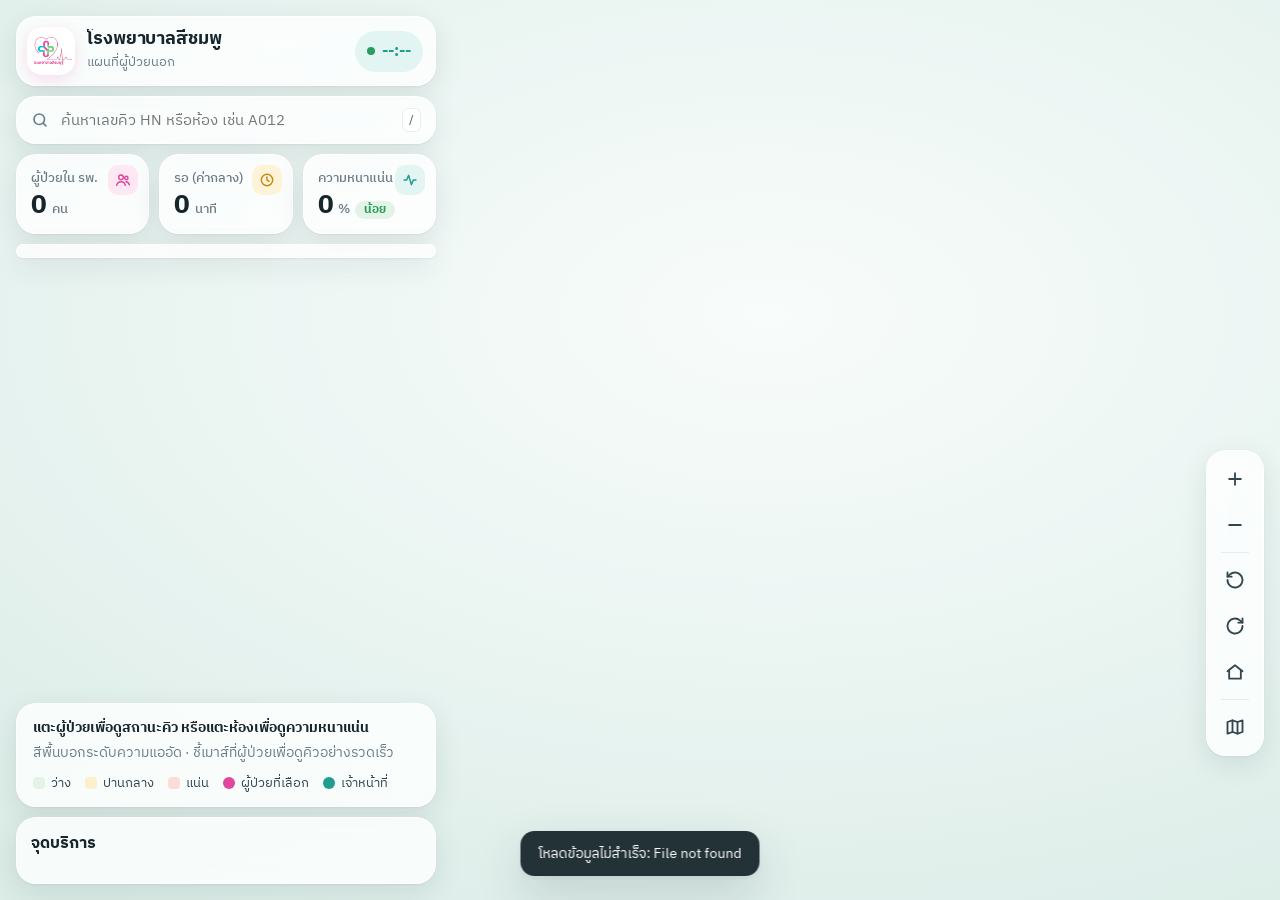
==== static/index.html @ 4cb5c67a "Smart Hospital Navigation for Sichomphu Hospital (HOSxP V4) Indoor patient navigation web app: FastA" ====
<!doctype html>
<html lang="th">
<head>
  <meta charset="utf-8">
  <meta name="viewport" content="width=device-width, initial-scale=1, viewport-fit=cover">
  <meta name="theme-color" content="#e0479e">
  <title>แผนที่ผู้ป่วย — โรงพยาบาลสีชมพู</title>
  <link rel="icon" href="/static/img/logo.png">
  <link rel="preconnect" href="https://fonts.googleapis.com">
  <link rel="preconnect" href="https://fonts.gstatic.com" crossorigin>
  <link href="https://fonts.googleapis.com/css2?family=IBM+Plex+Sans+Thai:wght@400;500;600;700&display=swap" rel="stylesheet">
  <link rel="stylesheet" href="/static/css/app.css">
</head>
<body>
<div class="loader" id="loader" role="status" aria-live="polite">
  <div class="loader-logo"><span class="ring"></span><img src="/static/img/logo.png" alt=""></div>
  <b id="loaderName">โรงพยาบาลสีชมพู</b>
  <small>กำลังโหลดแผนที่และสถานะผู้ป่วย…</small>
</div>

<div class="app">
  <canvas id="map" aria-label="แผนที่อาคาร 3 มิติ แสดงตำแหน่งผู้ป่วย"></canvas>

  <aside class="side">
    <header class="brand glass anim">
      <div class="logo"><img src="/static/img/logo.png" alt=""></div>
      <div class="grow">
        <div class="title" id="hospital">โรงพยาบาลสีชมพู</div>
        <div class="sub" id="floorLabel">แผนที่ผู้ป่วยนอก</div>
      </div>
      <div class="live" id="clockCard" title="สถานะการเชื่อมต่อ HOSxP"><span class="dot" id="dot"></span><span id="clock">--:--</span></div>
    </header>

    <div class="searchwrap anim d1">
      <label class="search glass">
        <svg width="18" height="18" viewBox="0 0 24 24" fill="none" stroke="currentColor" stroke-width="2.2" stroke-linecap="round"><circle cx="11" cy="11" r="7"/><path d="m20 20-3.5-3.5"/></svg>
        <input id="search" type="search" placeholder="ค้นหาเลขคิว HN หรือห้อง เช่น A012" autocomplete="off">
        <kbd>/</kbd>
      </label>
      <div class="results glass hidden" id="results"></div>
    </div>

    <div class="kpis">
      <div class="kpi glass anim d2"><span class="ic pink"><svg width="16" height="16" viewBox="0 0 24 24" fill="none" stroke="currentColor" stroke-width="2.2" stroke-linecap="round"><circle cx="9" cy="8" r="3.5"/><path d="M2.5 20c.8-3.6 3.4-5.5 6.5-5.5s5.7 1.9 6.5 5.5"/><circle cx="17" cy="9" r="2.5"/><path d="M16.5 14.6c2.4.2 4.2 1.8 5 4.4"/></svg></span>
        <div class="k">ผู้ป่วยใน รพ.</div><div class="v"><span id="sIn">0</span><small>คน</small></div></div>
      <div class="kpi glass anim d3"><span class="ic amber"><svg width="16" height="16" viewBox="0 0 24 24" fill="none" stroke="currentColor" stroke-width="2.2" stroke-linecap="round"><circle cx="12" cy="12" r="8.5"/><path d="M12 7.5V12l3 2"/></svg></span>
        <div class="k">รอ (ค่ากลาง)</div><div class="v"><span id="sWait">0</span><small>นาที</small></div></div>
      <div class="kpi glass anim d4"><span class="ic teal"><svg width="16" height="16" viewBox="0 0 24 24" fill="none" stroke="currentColor" stroke-width="2.2" stroke-linecap="round" stroke-linejoin="round"><path d="M3 12h4l3-7 4 14 3-7h4"/></svg></span>
        <div class="k">ความหนาแน่น</div><div class="v"><span id="sDen">0</span><small>%</small><span class="level low" id="sLevel">น้อย</span></div></div>
    </div>

    <nav class="zones glass anim d5" id="zones" aria-label="เลือกโซน"></nav>
  </aside>

  <div class="controls glass anim d3" role="toolbar" aria-label="ควบคุมแผนที่">
    <button id="zin" data-tip="ขยาย" aria-label="ขยาย"><svg width="20" height="20" viewBox="0 0 24 24" fill="none" stroke="currentColor" stroke-width="2.2" stroke-linecap="round"><path d="M12 5v14M5 12h14"/></svg></button>
    <button id="zout" data-tip="ย่อ" aria-label="ย่อ"><svg width="20" height="20" viewBox="0 0 24 24" fill="none" stroke="currentColor" stroke-width="2.2" stroke-linecap="round"><path d="M5 12h14"/></svg></button>
    <hr>
    <button id="rotl" data-tip="หมุนซ้าย" aria-label="หมุนซ้าย"><svg width="20" height="20" viewBox="0 0 24 24" fill="none" stroke="currentColor" stroke-width="2.2" stroke-linecap="round" stroke-linejoin="round"><path d="M3 12a9 9 0 1 0 3-6.7L3 8"/><path d="M3 3v5h5"/></svg></button>
    <button id="rotr" data-tip="หมุนขวา" aria-label="หมุนขวา"><svg width="20" height="20" viewBox="0 0 24 24" fill="none" stroke="currentColor" stroke-width="2.2" stroke-linecap="round" stroke-linejoin="round"><path d="M21 12a9 9 0 1 1-3-6.7L21 8"/><path d="M21 3v5h-5"/></svg></button>
    <button id="home" data-tip="มุมมองเริ่มต้น" aria-label="มุมมองเริ่มต้น"><svg width="20" height="20" viewBox="0 0 24 24" fill="none" stroke="currentColor" stroke-width="2.2" stroke-linecap="round" stroke-linejoin="round"><path d="M3 11 12 4l9 7"/><path d="M5 10v10h14V10"/></svg></button>
    <hr>
    <button id="builderLink" data-tip="Map Builder" aria-label="Map Builder"><svg width="20" height="20" viewBox="0 0 24 24" fill="none" stroke="currentColor" stroke-width="2.2" stroke-linecap="round" stroke-linejoin="round"><path d="M9 4 3 6v14l6-2 6 2 6-2V4l-6 2-6-2z"/><path d="M9 4v14M15 6v14"/></svg></button>
  </div>

  <section class="dock">
    <article class="pcard glass hidden" id="pcard" aria-live="polite"></article>
    <article class="pcard glass hidden" id="rcard"></article>
    <article class="legend glass anim d4" id="legend">
      <b>แตะผู้ป่วยเพื่อดูสถานะคิว หรือแตะห้องเพื่อดูความหนาแน่น</b>
      <span class="muted">สีพื้นบอกระดับความแออัด · ชี้เมาส์ที่ผู้ป่วยเพื่อดูคิวอย่างรวดเร็ว</span>
      <div class="keys">
        <span><i style="background:#e3f4e6"></i>ว่าง</span>
        <span><i style="background:#fbf0c9"></i>ปานกลาง</span>
        <span><i style="background:#fbdcd6"></i>แน่น</span>
        <span><i style="background:#e0479e;border-radius:50%"></i>ผู้ป่วยที่เลือก</span>
        <span><i style="background:#1f9e8f;border-radius:50%"></i>เจ้าหน้าที่</span>
      </div>
    </article>
    <section class="services glass anim d5">
      <div class="hdr"><div><b>จุดบริการ</b> <small id="svcZone"></small></div>
        <label class="toggle hidden" id="rushWrap" title="จำลองผู้ป่วยมาก (เฉพาะโหมดสาธิต)"><input type="checkbox" id="rush"><span class="sw"></span>ช่วงเร่งด่วน</label>
      </div>
      <div class="svc-list" id="services"></div>
    </section>
  </section>
</div>
<script type="module" src="/static/js/dashboard.js"></script>
</body>
</html>
---- static/css/app.css ----
/* =====================================================================
   Smart Hospital Navigation — โรงพยาบาลสีชมพู
   ดีไซน์: การ์ดกระจกโปร่งแสง (glass) สีแบรนด์ชมพู–เขียวน้ำทะเล
   ===================================================================== */
:root {
  --brand: #e0479e;
  --brand-2: #c93d8f;
  --brand-dark: #a8307a;
  --brand-soft: #fde8f3;
  --brand-grad: linear-gradient(135deg, #ef5fb0 0%, #d6409a 55%, #b8327f 100%);
  --teal: #1f9e8f;
  --teal-2: #17b6a3;
  --teal-soft: #e3f5f2;
  --teal-grad: linear-gradient(135deg, #22b3a1, #1a8f82);
  --cyan: #17b6d8;
  --green: #2a9d5c;
  --amber: #c98a12;
  --red: #d94a3a;
  --ink: #17262c;
  --ink-2: #33464e;
  --muted: #6b7c85;
  --line: rgba(23, 38, 44, 0.08);
  --card: #ffffff;
  --glass: rgba(255, 255, 255, 0.8);
  --glass-strong: rgba(255, 255, 255, 0.92);
  --glass-border: rgba(255, 255, 255, 0.75);
  --bg: #eaf3f1;
  --radius: 20px;
  --radius-sm: 14px;
  --shadow: 0 1px 2px rgba(16, 52, 48, 0.06), 0 8px 28px rgba(16, 52, 48, 0.1);
  --shadow-lg: 0 2px 4px rgba(16, 52, 48, 0.06), 0 18px 48px rgba(16, 52, 48, 0.16);
  --ease: cubic-bezier(0.22, 1, 0.36, 1);
  --spring: cubic-bezier(0.34, 1.56, 0.64, 1);
  --font: "IBM Plex Sans Thai", "Noto Sans Thai", "Leelawadee UI", "Sarabun", "Thonburi", Tahoma, system-ui, sans-serif;
}
* { box-sizing: border-box; }
html, body { margin: 0; height: 100%; }
body { font-family: var(--font); color: var(--ink); background: var(--bg); -webkit-font-smoothing: antialiased; -webkit-tap-highlight-color: transparent; }
button, input, select, textarea { font: inherit; color: inherit; }
button { cursor: pointer; }
.hidden { display: none !important; }
.muted { color: var(--muted); }
.card { background: var(--card); border-radius: var(--radius); box-shadow: var(--shadow); }
.glass {
  background: var(--glass);
  -webkit-backdrop-filter: blur(18px) saturate(1.6);
  backdrop-filter: blur(18px) saturate(1.6);
  border: 1px solid var(--glass-border);
  border-radius: var(--radius);
  box-shadow: var(--shadow);
}
@supports not ((backdrop-filter: blur(1px)) or (-webkit-backdrop-filter: blur(1px))) { .glass { background: var(--glass-strong); } }

/* ---------- แอนิเมชันพื้นฐาน */
@keyframes rise { from { opacity: 0; transform: translateY(14px) scale(0.98); } to { opacity: 1; transform: none; } }
@keyframes pop { from { opacity: 0; transform: translateY(18px) scale(0.96); } to { opacity: 1; transform: none; } }
@keyframes pulse-dot { 0% { box-shadow: 0 0 0 0 rgba(42,157,92,.45); } 70% { box-shadow: 0 0 0 8px rgba(42,157,92,0); } 100% { box-shadow: 0 0 0 0 rgba(42,157,92,0); } }
@keyframes pulse-bad { 0% { box-shadow: 0 0 0 0 rgba(217,74,58,.5); } 70% { box-shadow: 0 0 0 8px rgba(217,74,58,0); } 100% { box-shadow: 0 0 0 0 rgba(217,74,58,0); } }
@keyframes spin { to { transform: rotate(360deg); } }
@keyframes shimmer { from { background-position: -200% 0; } to { background-position: 200% 0; } }
.anim { animation: rise 0.6s var(--ease) both; }
.anim.d1 { animation-delay: 0.05s; } .anim.d2 { animation-delay: 0.1s; } .anim.d3 { animation-delay: 0.15s; }
.anim.d4 { animation-delay: 0.2s; } .anim.d5 { animation-delay: 0.25s; } .anim.d6 { animation-delay: 0.3s; }
@media (prefers-reduced-motion: reduce) { *, *::before, *::after { animation-duration: 0.01ms !important; transition-duration: 0.01ms !important; } }

/* ---------- หน้าโหลด */
.loader { position: fixed; inset: 0; z-index: 100; display: grid; place-content: center; justify-items: center; gap: 10px;
  background: radial-gradient(circle at 50% 40%, #ffffff 0%, #eef7f5 55%, #dcefea 100%); transition: opacity 0.6s var(--ease), visibility 0.6s; }
.loader.done { opacity: 0; visibility: hidden; }
.loader-logo { position: relative; width: 112px; height: 112px; display: grid; place-items: center; }
.loader-logo img { width: 84px; height: 84px; object-fit: contain; border-radius: 26px; background: #fff; padding: 8px; box-shadow: var(--shadow-lg); position: relative; z-index: 1; }
.loader-logo .ring { position: absolute; inset: 0; border-radius: 50%; border: 3px solid transparent; border-top-color: var(--brand); border-right-color: var(--teal); animation: spin 1.1s linear infinite; }
.loader b { font-size: 20px; margin-top: 6px; }
.loader small { color: var(--muted); font-size: 14px; }

/* ---------- แผนที่เต็มจอ */
.app { position: fixed; inset: 0; overflow: hidden; }
#map { position: absolute; inset: 0; width: 100%; height: 100%; display: block;
  background: radial-gradient(1200px 700px at 60% 35%, #f8fcfb 0%, #e9f4f1 55%, #dbece7 100%); }
.side, .dock { position: absolute; left: 12px; right: 12px; display: flex; flex-direction: column; gap: 10px; pointer-events: none; z-index: 2; }
.side > *, .dock > * { pointer-events: auto; }
.side { top: 12px; }
.dock { bottom: 12px; }

.brand { display: flex; align-items: center; gap: 12px; padding: 10px 12px 10px 10px; }
.brand .logo { width: 48px; height: 48px; border-radius: 15px; background: #fff; display: grid; place-items: center; box-shadow: 0 4px 14px rgba(224,71,158,0.18); flex: none; }
.brand .logo img { width: 42px; height: 42px; object-fit: contain; }
.brand .grow { flex: 1; min-width: 0; }
.brand .title { font-weight: 700; font-size: 18px; line-height: 1.2; white-space: nowrap; overflow: hidden; text-overflow: ellipsis; letter-spacing: -0.1px; }
.brand .sub { font-size: 13px; color: var(--muted); white-space: nowrap; overflow: hidden; text-overflow: ellipsis; }
.live { display: inline-flex; align-items: center; gap: 7px; padding: 7px 12px; border-radius: 999px; background: var(--teal-soft); color: var(--teal); font-weight: 700; font-size: 16px; font-variant-numeric: tabular-nums; flex: none; cursor: default; }
.dot { width: 8px; height: 8px; border-radius: 50%; background: var(--green); animation: pulse-dot 2s infinite; flex: none; }
.dot.bad { background: var(--red); animation-name: pulse-bad; }
.live.bad { background: #fde8e5; color: var(--red); }

.searchwrap { position: relative; }
.search { display: flex; align-items: center; gap: 10px; padding: 0 14px; height: 48px; transition: box-shadow 0.25s var(--ease), border-color 0.25s; }
.search:focus-within { box-shadow: 0 0 0 4px rgba(224,71,158,0.14), var(--shadow); border-color: rgba(224,71,158,0.4); }
.search input { border: 0; outline: 0; flex: 1; min-width: 0; background: transparent; font-size: 15px; }
.search svg { flex: none; color: var(--muted); }
.search kbd { font: 600 11px var(--font); color: var(--muted); border: 1px solid var(--line); border-radius: 6px; padding: 2px 6px; background: #fff; }
.results { position: absolute; top: 56px; left: 0; right: 0; max-height: 52vh; overflow: auto; padding: 6px; z-index: 5; animation: pop 0.25s var(--ease); background: var(--glass-strong); }
.results button { display: flex; width: 100%; text-align: left; gap: 12px; align-items: center; border: 0; background: transparent; padding: 9px 10px; border-radius: 12px; transition: background 0.15s; }
.results button:hover, .results button:focus { background: var(--brand-soft); outline: 0; }

.kpis { display: grid; grid-template-columns: repeat(3, 1fr); gap: 10px; }
.kpi { padding: 12px 14px; display: flex; flex-direction: column; gap: 2px; position: relative; overflow: hidden; }
.kpi .ic { position: absolute; right: 10px; top: 10px; width: 30px; height: 30px; border-radius: 10px; display: grid; place-items: center; }
.kpi .ic.pink { background: var(--brand-soft); color: var(--brand); }
.kpi .ic.teal { background: var(--teal-soft); color: var(--teal); }
.kpi .ic.amber { background: #fdf3d8; color: var(--amber); }
.kpi .k { font-size: 13px; color: var(--muted); font-weight: 500; }
.kpi .v { font-size: 26px; font-weight: 700; display: flex; align-items: baseline; gap: 5px; flex-wrap: wrap; line-height: 1.15; font-variant-numeric: tabular-nums; letter-spacing: -0.5px; }
.kpi .v small { font-size: 13px; font-weight: 500; color: var(--muted); letter-spacing: 0; }
.level { font-size: 12px; font-weight: 700; padding: 2px 9px; border-radius: 999px; letter-spacing: 0; }
.level.low { background: #e3f4e6; color: var(--green); }
.level.mid { background: #fdf0cf; color: var(--amber); }
.level.high { background: #fde0dc; color: var(--red); }

.zones { display: flex; gap: 6px; padding: 6px; overflow-x: auto; scrollbar-width: none; scroll-behavior: smooth; }
.zones::-webkit-scrollbar { display: none; }
.zone { flex: none; display: inline-flex; align-items: center; gap: 8px; border: 0; background: transparent; padding: 8px 12px; border-radius: 14px; font-weight: 600; font-size: 14px; color: var(--ink-2); transition: background 0.25s var(--ease), color 0.25s, transform 0.2s var(--spring); white-space: nowrap; }
.zone:hover { background: rgba(31,158,143,0.08); }
.zone:active { transform: scale(0.96); }
.zone .n { min-width: 22px; height: 22px; padding: 0 6px; border-radius: 999px; background: rgba(23,38,44,0.07); color: var(--ink-2); font-size: 12px; font-weight: 700; display: inline-grid; place-items: center; font-variant-numeric: tabular-nums; transition: background 0.25s, color 0.25s; }
.zone.active { background: var(--teal-grad); color: #fff; box-shadow: 0 6px 16px rgba(31,158,143,0.32); }
.zone.active .n { background: rgba(255,255,255,0.25); color: #fff; }

.controls { position: absolute; right: 12px; top: 50%; transform: translateY(-50%); display: flex; flex-direction: column; padding: 6px; gap: 2px; z-index: 2; }
.controls button { width: 44px; height: 44px; border: 0; background: transparent; border-radius: 14px; display: grid; place-items: center; color: var(--ink-2); transition: background 0.2s, color 0.2s, transform 0.15s var(--spring); position: relative; }
.controls button:hover { background: var(--teal-soft); color: var(--teal); }
.controls button:active { transform: scale(0.9); }
.controls button[data-tip]:hover::after { content: attr(data-tip); position: absolute; right: 54px; top: 50%; transform: translateY(-50%); background: var(--ink); color: #fff; font-size: 12px; font-weight: 600; padding: 5px 10px; border-radius: 8px; white-space: nowrap; pointer-events: none; animation: pop 0.2s var(--ease); }
.controls hr { border: 0; border-top: 1px solid var(--line); margin: 3px 8px; }

/* ---------- การ์ดผู้ป่วย / ห้อง */
.pcard { padding: 16px 16px 14px; position: relative; animation: pop 0.45s var(--ease); }
.pcard .head { display: flex; gap: 12px; align-items: center; }
.qbadge { flex: none; min-width: 72px; height: 60px; padding: 0 12px; border-radius: 18px; background: var(--brand-grad); color: #fff; font-weight: 700; font-size: 25px; display: grid; place-items: center; letter-spacing: 0.5px; box-shadow: 0 8px 20px rgba(224,71,158,0.32); }
.qbadge.sm { min-width: 54px; height: 34px; font-size: 15px; border-radius: 11px; box-shadow: none; }
.qbadge.teal { background: var(--teal-grad); box-shadow: 0 8px 20px rgba(31,158,143,0.28); }
.pcard .name { font-weight: 700; font-size: 19px; line-height: 1.25; }
.pcard .meta { font-size: 13px; color: var(--muted); }
.chip { font-size: 13px; font-weight: 700; padding: 6px 12px; border-radius: 999px; background: var(--teal-soft); color: var(--teal); white-space: nowrap; }
.chip.wait { background: #fdf3d8; color: #9a6a08; }
.chip.walk { background: var(--brand-soft); color: var(--brand-dark); }
.chip.done { background: #e3f4e6; color: var(--green); }
.close { position: absolute; top: 10px; right: 10px; border: 0; background: rgba(23,38,44,0.05); width: 30px; height: 30px; border-radius: 50%; color: var(--muted); font-size: 17px; line-height: 1; display: grid; place-items: center; transition: background 0.2s, transform 0.2s var(--spring); }
.close:hover { background: rgba(23,38,44,0.1); transform: rotate(90deg); }

.stepper { display: flex; margin: 16px 2px 6px; }
.step { flex: 1; display: flex; flex-direction: column; align-items: center; position: relative; font-size: 12px; color: var(--muted); text-align: center; min-width: 0; }
.step::before { content: ""; position: absolute; top: 11px; left: -50%; right: 50%; height: 4px; border-radius: 4px; background: rgba(23,38,44,0.08); z-index: 0; }
.step::after { content: ""; position: absolute; top: 11px; left: -50%; width: 0; height: 4px; border-radius: 4px; background: var(--teal-grad); z-index: 0; transition: width 0.7s var(--ease); }
.step:first-child::before, .step:first-child::after { display: none; }
.step.done::after, .step.current::after { width: 100%; }
.step i { width: 26px; height: 26px; border-radius: 50%; background: #fff; border: 3px solid rgba(23,38,44,0.12); z-index: 1; margin-bottom: 5px; display: grid; place-items: center; transition: all 0.4s var(--ease); font-style: normal; }
.step.done i { background: var(--teal); border-color: var(--teal); }
.step.done i::after { content: ""; width: 9px; height: 5px; border: solid #fff; border-width: 0 0 2.5px 2.5px; transform: rotate(-45deg) translate(1px, -1px); }
.step.current i { border-color: var(--brand); background: #fff; box-shadow: 0 0 0 5px rgba(224,71,158,0.16); }
.step.current i::after { content: ""; width: 10px; height: 10px; border-radius: 50%; background: var(--brand); }
.step.current { color: var(--ink); font-weight: 700; }
.step span { white-space: nowrap; overflow: hidden; text-overflow: ellipsis; max-width: 100%; padding: 0 1px; }

.infogrid { display: grid; grid-template-columns: repeat(3, 1fr); gap: 8px; margin-top: 12px; }
.info { background: rgba(23,38,44,0.035); border-radius: 12px; padding: 8px 10px; }
.info .k { font-size: 12px; color: var(--muted); }
.info .v { font-size: 17px; font-weight: 700; font-variant-numeric: tabular-nums; }
.info .v small { font-size: 12px; font-weight: 500; color: var(--muted); }
.pinfo { font-size: 14px; margin-top: 10px; line-height: 1.6; color: var(--ink-2); }
.pinfo b { font-weight: 700; color: var(--ink); }
.vitals { display: flex; gap: 8px; flex-wrap: wrap; margin-top: 8px; }
.vitals span { display: inline-flex; gap: 5px; align-items: center; font-size: 13px; background: #fff; border: 1px solid var(--line); border-radius: 999px; padding: 4px 10px; color: var(--ink-2); }
.vitals b { color: var(--ink); }
.pending { display: flex; gap: 6px; flex-wrap: wrap; margin-top: 8px; }
.pending span { font-size: 12px; padding: 4px 10px; border-radius: 999px; background: rgba(23,38,44,0.05); color: var(--muted); font-weight: 600; transition: transform 0.15s; }
.pending span[role="button"]:hover { transform: translateY(-1px); background: var(--brand-soft); color: var(--brand-dark); }
.pending span.received { background: #fdf0cf; color: #9a6a08; }
.pending span.done { background: #e3f4e6; color: var(--green); text-decoration: line-through; }
.actions { display: flex; gap: 8px; margin-top: 12px; flex-wrap: wrap; }
.btn { border: 0; border-radius: 12px; padding: 9px 15px; font-weight: 600; font-size: 14px; background: var(--teal-soft); color: var(--teal); display: inline-flex; gap: 7px; align-items: center; text-decoration: none; transition: transform 0.15s var(--spring), box-shadow 0.2s, filter 0.2s; }
.btn:hover { transform: translateY(-1px); filter: brightness(0.98); }
.btn:active { transform: scale(0.96); }
.btn.primary { background: var(--brand-grad); color: #fff; box-shadow: 0 6px 16px rgba(224,71,158,0.3); }
.btn.ghost { background: transparent; color: var(--muted); }
.btn.ghost:hover { background: rgba(23,38,44,0.05); }
.btn:disabled { opacity: 0.5; cursor: default; transform: none; }

/* ---------- จุดบริการ */
.services { padding: 12px 14px 12px; }
.services .hdr { display: flex; align-items: center; justify-content: space-between; margin-bottom: 10px; gap: 8px; }
.services .hdr b { font-size: 16px; }
.services .hdr small { color: var(--muted); font-size: 13px; }
.svc-list { display: flex; gap: 10px; overflow-x: auto; scrollbar-width: thin; padding-bottom: 4px; scroll-snap-type: x proximity; }
.svc { flex: none; width: 168px; border: 1px solid var(--line); background: rgba(255,255,255,0.6); text-align: left; padding: 9px 11px; border-radius: 14px; scroll-snap-align: start; transition: transform 0.2s var(--spring), box-shadow 0.2s, border-color 0.2s; }
.svc:hover { transform: translateY(-2px); box-shadow: var(--shadow); border-color: rgba(31,158,143,0.3); }
.svc .t { font-size: 13px; font-weight: 700; white-space: nowrap; overflow: hidden; text-overflow: ellipsis; }
.svc .m { display: flex; justify-content: space-between; font-size: 12px; color: var(--muted); margin-top: 2px; font-variant-numeric: tabular-nums; }
.svc .m b { color: var(--ink); font-size: 15px; }
.bar { height: 6px; border-radius: 6px; background: rgba(23,38,44,0.07); margin-top: 7px; overflow: hidden; }
.bar i { display: block; height: 100%; border-radius: 6px; transition: width 0.8s var(--ease), background 0.4s; }
.toggle { display: inline-flex; align-items: center; gap: 8px; font-size: 14px; font-weight: 600; cursor: pointer; user-select: none; }
.toggle input { display: none; }
.toggle .sw { width: 40px; height: 24px; border-radius: 12px; background: #cfd9d7; position: relative; transition: background 0.25s; }
.toggle .sw::after { content: ""; position: absolute; top: 3px; left: 3px; width: 18px; height: 18px; border-radius: 50%; background: #fff; transition: transform 0.3s var(--spring); box-shadow: 0 1px 4px rgba(0,0,0,0.2); }
.toggle input:checked + .sw { background: var(--brand); }
.toggle input:checked + .sw::after { transform: translateX(16px); }

.legend { padding: 12px 16px; font-size: 14px; animation: pop 0.45s var(--ease); }
.legend b { display: block; margin-bottom: 2px; font-weight: 700; }
.legend .keys { display: flex; gap: 14px; flex-wrap: wrap; margin-top: 8px; font-size: 13px; color: var(--ink-2); }
.legend .keys span { display: inline-flex; align-items: center; gap: 6px; }
.legend .keys i { width: 12px; height: 12px; border-radius: 4px; display: inline-block; }

.timeline { margin: 12px 0 0; padding: 0 0 0 4px; list-style: none; max-height: 30vh; overflow: auto; font-size: 13px; }
.timeline li { display: flex; gap: 12px; padding: 6px 0; position: relative; }
.timeline li::before { content: ""; position: absolute; left: 51px; top: 0; bottom: 0; width: 2px; background: rgba(23,38,44,0.08); }
.timeline li::after { content: ""; position: absolute; left: 47px; top: 11px; width: 10px; height: 10px; border-radius: 50%; background: #fff; border: 2px solid var(--teal); }
.timeline li:first-child::after { background: var(--teal); }
.timeline li time { color: var(--muted); font-variant-numeric: tabular-nums; flex: none; width: 40px; }
.timeline li span { padding-left: 16px; }

.toast { position: fixed; left: 50%; bottom: 24px; transform: translateX(-50%); background: rgba(23,38,44,0.94); color: #fff; padding: 11px 18px; border-radius: 14px; font-size: 14px; z-index: 200; box-shadow: var(--shadow-lg); animation: pop 0.35s var(--ease); -webkit-backdrop-filter: blur(8px); backdrop-filter: blur(8px); }

@media (min-width: 900px) {
  .side, .dock { right: auto; width: 420px; left: 16px; }
  .side { top: 16px; }
  .dock { bottom: 16px; }
  .controls { right: 16px; }
}
@media (max-width: 899px) {
  .kpi { padding: 9px 11px; }
  .kpi .v { font-size: 21px; }
  .kpi .ic { display: none; }
  .brand .title { font-size: 16px; }
  .legend { display: none; }
  .svc { width: 150px; }
}

/* ---------- หน้าผู้ป่วย */
.patient-page { position: fixed; inset: 0; display: flex; flex-direction: column; }
.patient-page .mapwrap { position: relative; flex: 1; min-height: 240px; }
.patient-page .sheet { background: rgba(255,255,255,0.97); border-radius: 26px 26px 0 0; box-shadow: 0 -10px 40px rgba(16,52,48,0.14); padding: 6px 18px 22px; max-height: 60vh; overflow: auto; position: relative; z-index: 2; animation: rise 0.6s var(--ease) both; }
.grab { width: 44px; height: 5px; border-radius: 3px; background: rgba(23,38,44,0.14); margin: 8px auto 12px; }
.dest { display: flex; gap: 14px; align-items: center; }
.dest .icon { width: 54px; height: 54px; border-radius: 17px; display: grid; place-items: center; background: var(--brand-grad); color: #fff; flex: none; box-shadow: 0 8px 20px rgba(224,71,158,0.3); }
.dest .lbl { font-size: 13px; color: var(--muted); }
.dest .nm { font-size: 22px; font-weight: 700; line-height: 1.2; letter-spacing: -0.2px; }
.dest .fl { font-size: 13px; color: var(--teal); font-weight: 600; margin-top: 2px; }
.bigstatus { margin-top: 14px; border-radius: 16px; padding: 14px 16px; background: var(--teal-soft); color: var(--teal); font-weight: 700; font-size: 18px; display: flex; justify-content: space-between; align-items: center; gap: 8px; }
.bigstatus.wait { background: linear-gradient(135deg, #fff6df, #fdeec4); color: #8a5f06; }
.bigstatus.walk { background: linear-gradient(135deg, #fff0f8, #fcdcee); color: var(--brand-dark); }
.bigstatus.done { background: linear-gradient(135deg, #ecf8ef, #d8f0df); color: var(--green); }
.bigstatus small { font-weight: 600; font-size: 13px; opacity: 0.85; }
.bigstatus .qpos { text-align: right; line-height: 1.1; }
.bigstatus .qpos b { display: block; font-size: 28px; font-variant-numeric: tabular-nums; }
.steps-text { margin: 12px 0 0; padding: 0; list-style: none; counter-reset: s; }
.steps-text li { counter-increment: s; display: flex; gap: 12px; padding: 9px 0; font-size: 15px; border-bottom: 1px solid var(--line); align-items: center; animation: rise 0.5s var(--ease) both; }
.steps-text li:nth-child(2) { animation-delay: 0.05s; } .steps-text li:nth-child(3) { animation-delay: 0.1s; } .steps-text li:nth-child(4) { animation-delay: 0.15s; } .steps-text li:nth-child(n+5) { animation-delay: 0.2s; }
.steps-text li::before { content: counter(s); flex: none; width: 26px; height: 26px; border-radius: 50%; background: var(--brand-grad); color: #fff; font-size: 13px; font-weight: 700; display: grid; place-items: center; }
.section-title { font-weight: 700; margin: 18px 0 4px; font-size: 15px; display: flex; justify-content: space-between; align-items: center; }
.ptop { position: absolute; top: 12px; left: 12px; right: 12px; display: flex; gap: 8px; align-items: center; z-index: 2; }
.ptop .brand { flex: 1; min-width: 0; padding: 6px 12px 6px 6px; animation: rise 0.6s var(--ease) both; }
.ptop .brand .logo { width: 40px; height: 40px; border-radius: 13px; }
.ptop .brand .logo img { width: 34px; height: 34px; }
.ptop .brand b { font-size: 15px; display: block; line-height: 1.2; }
.ptop .brand small { font-size: 12px; color: var(--muted); display: inline-flex; align-items: center; gap: 6px; }
.ptop .q { padding: 6px 14px; text-align: center; animation: rise 0.6s var(--ease) 0.1s both; }
.ptop .q small { display: block; font-size: 11px; color: var(--muted); }
.ptop .q b { font-size: 21px; background: var(--brand-grad); -webkit-background-clip: text; background-clip: text; color: transparent; font-weight: 700; }
.patient-page .controls { top: 42%; }
.notice { padding: 30px 24px; text-align: center; }
.notice img { width: 120px; }
.floorhint { position: absolute; left: 12px; bottom: 12px; z-index: 2; display: flex; gap: 4px; padding: 4px; }
.floor-tabs button { border: 0; background: transparent; padding: 6px 11px; border-radius: 11px; font-weight: 600; font-size: 13px; color: var(--teal); transition: background 0.2s; }
.floor-tabs button.active { background: var(--teal-grad); color: #fff; }
@media (min-width: 700px) {
  .patient-page .sheet { width: 100%; max-width: 640px; margin: 0 auto; }
  .ptop { max-width: 640px; margin: 0 auto; }
}

/* ---------- Map Builder */
.builder { position: fixed; inset: 0; display: grid; grid-template-rows: auto 1fr; grid-template-columns: 56px 1fr 360px; background: var(--bg); }
.bhead { grid-column: 1 / -1; display: flex; align-items: center; gap: 10px; padding: 8px 12px; background: #fff; border-bottom: 1px solid var(--line); flex-wrap: wrap; }
.bhead img { width: 36px; height: 36px; object-fit: contain; }
.bhead .t { font-weight: 700; font-size: 17px; line-height: 1.1; }
.bhead .t small { display: block; font-weight: 500; font-size: 12px; color: var(--muted); }
.bhead .sp { flex: 1; }
.bhead select { border: 1px solid var(--line); border-radius: 10px; padding: 6px 8px; background: #fff; }
.tools { background: #fff; border-right: 1px solid var(--line); display: flex; flex-direction: column; align-items: center; padding: 8px 0; gap: 4px; }
.tools button { width: 42px; height: 42px; border: 0; border-radius: 12px; background: transparent; display: grid; place-items: center; color: var(--ink); font-size: 11px; font-weight: 700; position: relative; transition: background 0.2s, transform 0.15s var(--spring); }
.tools button:hover { background: var(--teal-soft); }
.tools button:active { transform: scale(0.92); }
.tools button.active { background: var(--brand-grad); color: #fff; box-shadow: 0 6px 14px rgba(224,71,158,0.3); }
.tools hr { width: 30px; border: 0; border-top: 1px solid var(--line); }
.stage { position: relative; overflow: hidden; }
.stage svg { width: 100%; height: 100%; display: block; background: #f6f9f8; cursor: crosshair; user-select: none; }
.stage.tool-select svg { cursor: default; }
.stage .hint { position: absolute; left: 12px; bottom: 12px; background: rgba(23,38,44,0.88); color: #fff; padding: 8px 13px; border-radius: 12px; font-size: 13px; pointer-events: none; max-width: 70%; }
.stage .coords { position: absolute; right: 12px; bottom: 12px; background: #fff; padding: 4px 10px; border-radius: 8px; font-size: 12px; color: var(--muted); font-variant-numeric: tabular-nums; box-shadow: var(--shadow); }
.panel { background: #fff; border-left: 1px solid var(--line); overflow: auto; display: flex; flex-direction: column; }
.tabs { display: flex; border-bottom: 1px solid var(--line); position: sticky; top: 0; background: #fff; z-index: 2; }
.tabs button { flex: 1; border: 0; background: transparent; padding: 11px 4px; font-weight: 600; font-size: 13px; color: var(--muted); border-bottom: 3px solid transparent; transition: color 0.2s, border-color 0.2s; }
.tabs button.active { color: var(--brand); border-bottom-color: var(--brand); }
.pbody { padding: 12px 14px 24px; }
.field { display: flex; flex-direction: column; gap: 3px; margin-bottom: 10px; font-size: 13px; }
.field > span { color: var(--muted); font-weight: 600; }
.field input, .field select, .field textarea { border: 1px solid rgba(23,38,44,0.14); border-radius: 10px; padding: 7px 9px; background: #fff; width: 100%; transition: border-color 0.2s, box-shadow 0.2s; }
.field input:focus, .field select:focus { outline: 0; box-shadow: 0 0 0 3px rgba(224,71,158,0.15); border-color: var(--brand); }
.grid2 { display: grid; grid-template-columns: 1fr 1fr; gap: 0 10px; }
.check { display: flex; gap: 6px; align-items: center; font-size: 13px; margin-bottom: 10px; }
.ptitle { font-weight: 700; font-size: 15px; margin: 4px 0 10px; display: flex; justify-content: space-between; align-items: center; gap: 8px; }
.list { border: 1px solid var(--line); border-radius: 12px; overflow: hidden; margin-bottom: 12px; }
.list > div { display: flex; gap: 8px; align-items: center; padding: 7px 10px; border-bottom: 1px solid var(--line); font-size: 13px; }
.list > div:last-child { border-bottom: 0; }
.maprow { border: 1px solid var(--line); border-radius: 14px; padding: 10px; margin-bottom: 10px; }
.maprow .grid3 { display: grid; grid-template-columns: 1fr 1fr 1fr; gap: 0 8px; }
.warn { background: #fff7e6; color: #8a5f06; border-radius: 10px; padding: 8px 10px; font-size: 13px; margin-bottom: 8px; }
.okmsg { background: #e3f4e6; color: var(--green); border-radius: 10px; padding: 8px 10px; font-size: 13px; margin-bottom: 8px; }
.kbd { font-size: 11px; color: var(--muted); }
@media (max-width: 900px) {
  .builder { grid-template-columns: 52px 1fr; grid-template-rows: auto 1fr 45vh; }
  .panel { grid-column: 1 / -1; border-left: 0; border-top: 1px solid var(--line); }
}
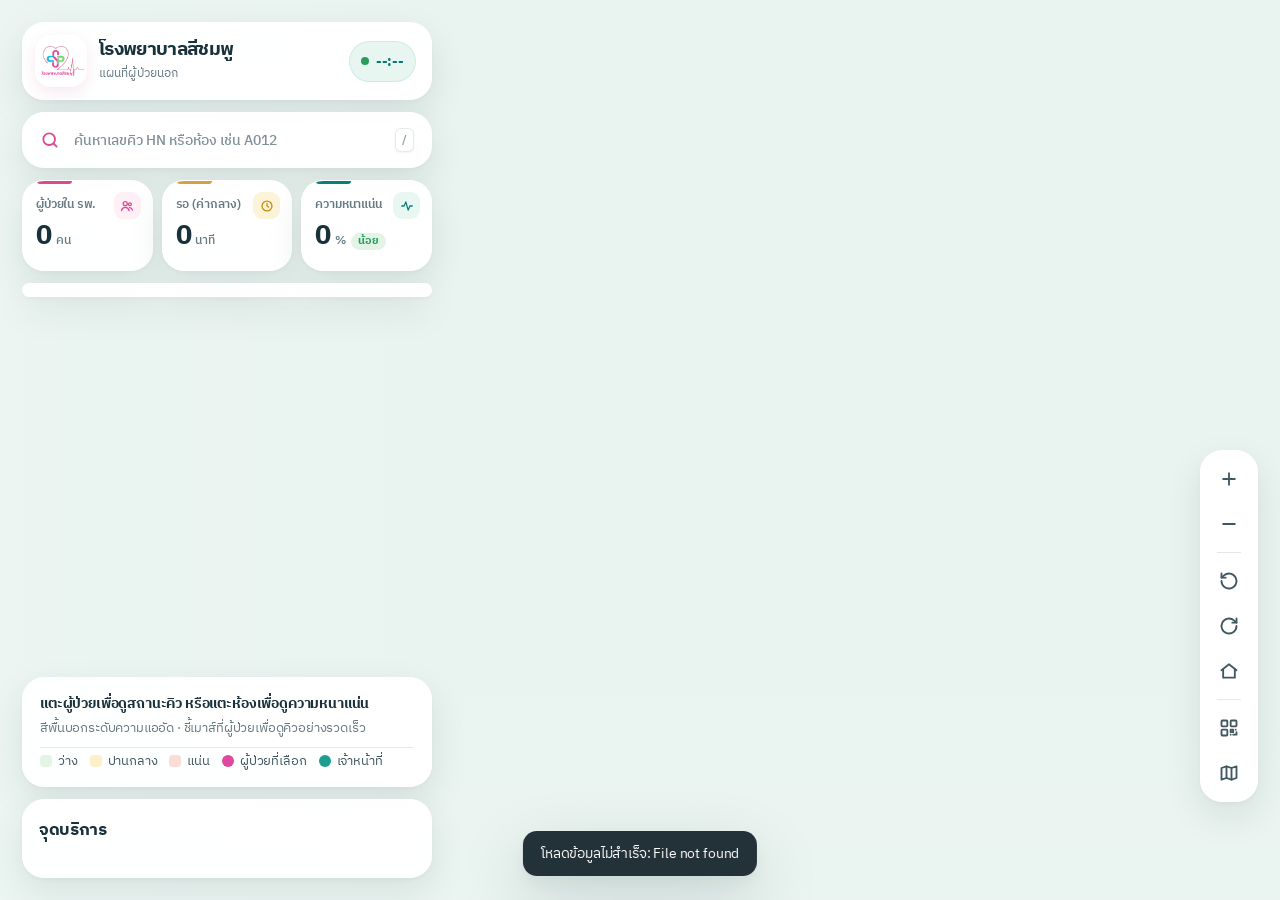
==== commit e7ad0225: "Integrate neoQ queue slips and add patient queue lookup - Read printed queue numbers from neoq_track" ====
--- a/static/index.html
+++ b/static/index.html
@@ -60,6 +60,7 @@
     <button id="rotr" data-tip="หมุนขวา" aria-label="หมุนขวา"><svg width="20" height="20" viewBox="0 0 24 24" fill="none" stroke="currentColor" stroke-width="2.2" stroke-linecap="round" stroke-linejoin="round"><path d="M21 12a9 9 0 1 1-3-6.7L21 8"/><path d="M21 3v5h-5"/></svg></button>
     <button id="home" data-tip="มุมมองเริ่มต้น" aria-label="มุมมองเริ่มต้น"><svg width="20" height="20" viewBox="0 0 24 24" fill="none" stroke="currentColor" stroke-width="2.2" stroke-linecap="round" stroke-linejoin="round"><path d="M3 11 12 4l9 7"/><path d="M5 10v10h14V10"/></svg></button>
     <hr>
+    <button id="posterLink" data-tip="พิมพ์ป้าย QR สำหรับผู้ป่วย" aria-label="พิมพ์ป้าย QR"><svg width="20" height="20" viewBox="0 0 24 24" fill="none" stroke="currentColor" stroke-width="2.2" stroke-linecap="round" stroke-linejoin="round"><rect x="3" y="3" width="7" height="7" rx="1"/><rect x="14" y="3" width="7" height="7" rx="1"/><rect x="3" y="14" width="7" height="7" rx="1"/><path d="M14 14h3v3h-3zM20 14v.01M14 20h.01M17 20h4v-3"/></svg></button>
     <button id="builderLink" data-tip="Map Builder" aria-label="Map Builder"><svg width="20" height="20" viewBox="0 0 24 24" fill="none" stroke="currentColor" stroke-width="2.2" stroke-linecap="round" stroke-linejoin="round"><path d="M9 4 3 6v14l6-2 6 2 6-2V4l-6 2-6-2z"/><path d="M9 4v14M15 6v14"/></svg></button>
   </div>
 
--- a/static/css/app.css
+++ b/static/css/app.css
@@ -322,3 +322,149 @@
   .builder { grid-template-columns: 52px 1fr; grid-template-rows: auto 1fr 45vh; }
   .panel { grid-column: 1 / -1; border-left: 0; border-top: 1px solid var(--line); }
 }
+
+/* ---------- Visual refinement: quiet, high-contrast hospital interface ---------- */
+:root {
+  --brand: #d94c91;
+  --brand-2: #c4377d;
+  --brand-dark: #91295f;
+  --brand-soft: #fff0f6;
+  --brand-grad: linear-gradient(135deg, #e85b9f, #bc3479);
+  --teal: #087f79;
+  --teal-2: #159c92;
+  --teal-soft: #e9f7f3;
+  --teal-grad: linear-gradient(135deg, #149b91, #087b77);
+  --ink: #18313a;
+  --ink-2: #405760;
+  --muted: #647981;
+  --line: rgba(24, 49, 58, .11);
+  --glass: rgba(255, 255, 255, .94);
+  --glass-strong: #fff;
+  --glass-border: rgba(255, 255, 255, .9);
+  --bg: #edf4f2;
+  --radius: 22px;
+  --shadow: 0 2px 5px rgba(19, 57, 62, .035), 0 14px 36px rgba(19, 57, 62, .095);
+  --shadow-lg: 0 8px 15px rgba(19, 57, 62, .055), 0 28px 70px rgba(19, 57, 62, .18);
+}
+body { letter-spacing: -.01em; }
+button, a, input, select { touch-action: manipulation; }
+button:focus-visible, a:focus-visible, input:focus-visible, select:focus-visible {
+  outline: 3px solid rgba(217, 76, 145, .55);
+  outline-offset: 3px;
+}
+.glass { border-color: var(--glass-border); box-shadow: var(--shadow); }
+.app::before, .patient-page .mapwrap::before {
+  content: ""; position: absolute; inset: 0; pointer-events: none; z-index: 1;
+  background: linear-gradient(90deg, rgba(238, 247, 244, .42), transparent 33%),
+    linear-gradient(0deg, rgba(238, 247, 244, .3), transparent 26%);
+}
+.app #map, .patient-page #map { background: #e9f3ef; }
+.side, .dock { gap: 12px; }
+.brand { min-height: 76px; padding: 12px 15px 12px 12px; border: 1px solid rgba(255,255,255,.96); }
+.brand .logo { width: 52px; height: 52px; border-radius: 16px; box-shadow: 0 5px 14px rgba(217,76,145,.13); }
+.brand .logo img { width: 46px; height: 46px; }
+.brand .title { font-size: 19px; letter-spacing: -.035em; }
+.brand .sub { margin-top: 3px; font-size: 12px; letter-spacing: .01em; }
+.live { background: #e8f6f1; color: #08776f; border: 1px solid rgba(8,127,121,.1); font-size: 14px; padding: 8px 11px; }
+.search { height: 56px; padding: 0 17px; gap: 12px; border: 1px solid rgba(255,255,255,.98); }
+.search svg { color: var(--brand); width: 20px; height: 20px; }
+.search input { font-size: 14px; font-weight: 500; }
+.search input::placeholder { color: #809098; opacity: 1; }
+.search kbd { border-color: rgba(24,49,58,.1); color: #8d9da2; box-shadow: 0 1px 2px rgba(24,49,58,.06); }
+.results { top: 63px; border: 1px solid var(--line); }
+.kpis { gap: 9px; }
+.kpi { min-height: 91px; padding: 14px 13px 11px; border: 1px solid rgba(255,255,255,.98); }
+.kpi::before { content: ""; position: absolute; left: 14px; top: 0; width: 35px; height: 3px; border-radius: 0 0 4px 4px; background: var(--brand); }
+.kpi:nth-child(2)::before { background: #d4a13e; }
+.kpi:nth-child(3)::before { background: var(--teal); }
+.kpi .k { font-size: 12px; font-weight: 600; }
+.kpi .v { margin-top: 5px; font-size: 27px; letter-spacing: -.055em; }
+.kpi .v small { font-size: 12px; letter-spacing: 0; }
+.kpi .ic { right: 11px; top: 11px; width: 27px; height: 27px; border-radius: 9px; }
+.kpi .ic svg { width: 14px; height: 14px; }
+.level { font-size: 11px; padding: 2px 7px; }
+.zones { padding: 6px; border: 1px solid rgba(255,255,255,.98); }
+.zone { padding: 9px 12px; border-radius: 13px; font-size: 13px; }
+.zone.active { box-shadow: 0 4px 12px rgba(8,127,121,.18); }
+.controls { gap: 3px; padding: 7px; }
+.controls button { width: 42px; height: 42px; border-radius: 12px; }
+.controls hr { margin: 4px 9px; }
+.pcard { padding: 19px 18px 17px; border: 1px solid rgba(255,255,255,.98); max-height: min(55vh, 510px); overflow-y: auto; }
+.qbadge { border-radius: 15px; }
+.pcard .name { font-size: 20px; letter-spacing: -.03em; }
+.info { background: #f2f7f5; padding: 10px 11px; }
+.services { padding: 16px; border: 1px solid rgba(255,255,255,.98); }
+.services .hdr { margin-bottom: 12px; }
+.services .hdr b { font-size: 17px; letter-spacing: -.02em; }
+.svc-list { gap: 9px; padding-bottom: 5px; }
+.svc { background: #f8fbfa; border-color: rgba(24,49,58,.08); padding: 11px 12px; }
+.svc .t { color: var(--ink); }
+.svc .m { margin-top: 5px; }
+.bar { height: 5px; background: #e6eeeb; margin-top: 9px; }
+.legend { padding: 14px 17px; font-size: 13px; border: 1px solid rgba(255,255,255,.98); }
+.legend b { font-size: 14px; }
+.legend .keys { gap: 12px; padding-top: 2px; border-top: 1px solid var(--line); }
+.btn { border-radius: 11px; }
+.btn.primary { box-shadow: 0 5px 14px rgba(188,52,121,.21); }
+.patient-page .sheet { background: #fff; border: 1px solid rgba(255,255,255,.9); padding: 6px 22px max(22px, env(safe-area-inset-bottom)); }
+.patient-page .mapwrap { background: #e9f3ef; }
+.ptop { top: 16px; left: 16px; right: 16px; }
+.ptop .brand { min-height: 0; }
+.ptop .q { min-width: 90px; padding: 8px 13px; }
+.ptop .q b { font-size: 23px; letter-spacing: -.03em; }
+.dest .nm { letter-spacing: -.035em; }
+.bigstatus { border: 1px solid rgba(8,127,121,.1); }
+.steps-text li { min-height: 49px; }
+.floorhint { left: 16px; bottom: 16px; }
+.floor-tabs button.active { box-shadow: 0 3px 9px rgba(8,127,121,.18); }
+.builder { background: #eaf2ef; }
+.bhead { min-height: 68px; padding: 10px 16px; box-shadow: 0 3px 14px rgba(19,57,62,.04); z-index: 2; }
+.bhead .t { letter-spacing: -.025em; }
+.bhead select { border-color: var(--line); background: #f8fbfa; min-height: 37px; }
+.tools { padding-top: 13px; gap: 6px; }
+.tools button.active { box-shadow: 0 5px 12px rgba(188,52,121,.2); }
+.stage svg { background: #edf4f1; }
+.panel { background: #fcfefd; }
+.tabs { background: #fcfefd; }
+.tabs button { min-height: 48px; }
+.pbody { padding: 18px 17px 30px; }
+.field input, .field select, .field textarea { min-height: 37px; background: #fff; }
+
+@media (min-width: 900px) {
+  .side, .dock { width: 410px; left: 22px; }
+  .side { top: 22px; }
+  .dock { bottom: 22px; }
+  .controls { right: 22px; }
+}
+@media (max-width: 899px) {
+  .side { top: max(10px, env(safe-area-inset-top)); }
+  .dock { bottom: max(10px, env(safe-area-inset-bottom)); }
+  .side, .dock { left: 10px; right: 10px; gap: 8px; }
+  .brand { min-height: 62px; padding: 7px 10px 7px 7px; }
+  .brand .logo { width: 44px; height: 44px; border-radius: 13px; }
+  .brand .logo img { width: 39px; height: 39px; }
+  .brand .title { font-size: 16px; }
+  .brand .sub { font-size: 11px; }
+  .search { height: 48px; }
+  .results { top: 54px; }
+  .kpi { min-height: 72px; padding: 11px 10px 8px; }
+  .kpi .v { font-size: 21px; margin-top: 2px; }
+  .kpi .k { font-size: 11px; }
+  .zones { padding: 4px; }
+  .zone { padding: 7px 10px; }
+  .services { padding: 11px 12px; }
+  .services .hdr { margin-bottom: 8px; }
+  .svc { width: 145px; padding: 8px 10px; }
+  .pcard { max-height: 44vh; }
+  .controls { right: 10px; }
+  .controls button { width: 39px; height: 39px; }
+}
+@media (max-width: 400px) {
+  .live { font-size: 12px; padding: 6px 8px; }
+  .search kbd { display: none; }
+  .level { display: none; }
+  .kpi .v small { font-size: 11px; }
+  .ptop { left: 10px; right: 10px; top: 10px; }
+  .ptop .q { min-width: 75px; padding: 6px 9px; }
+  .ptop .brand b { font-size: 13px; }
+}
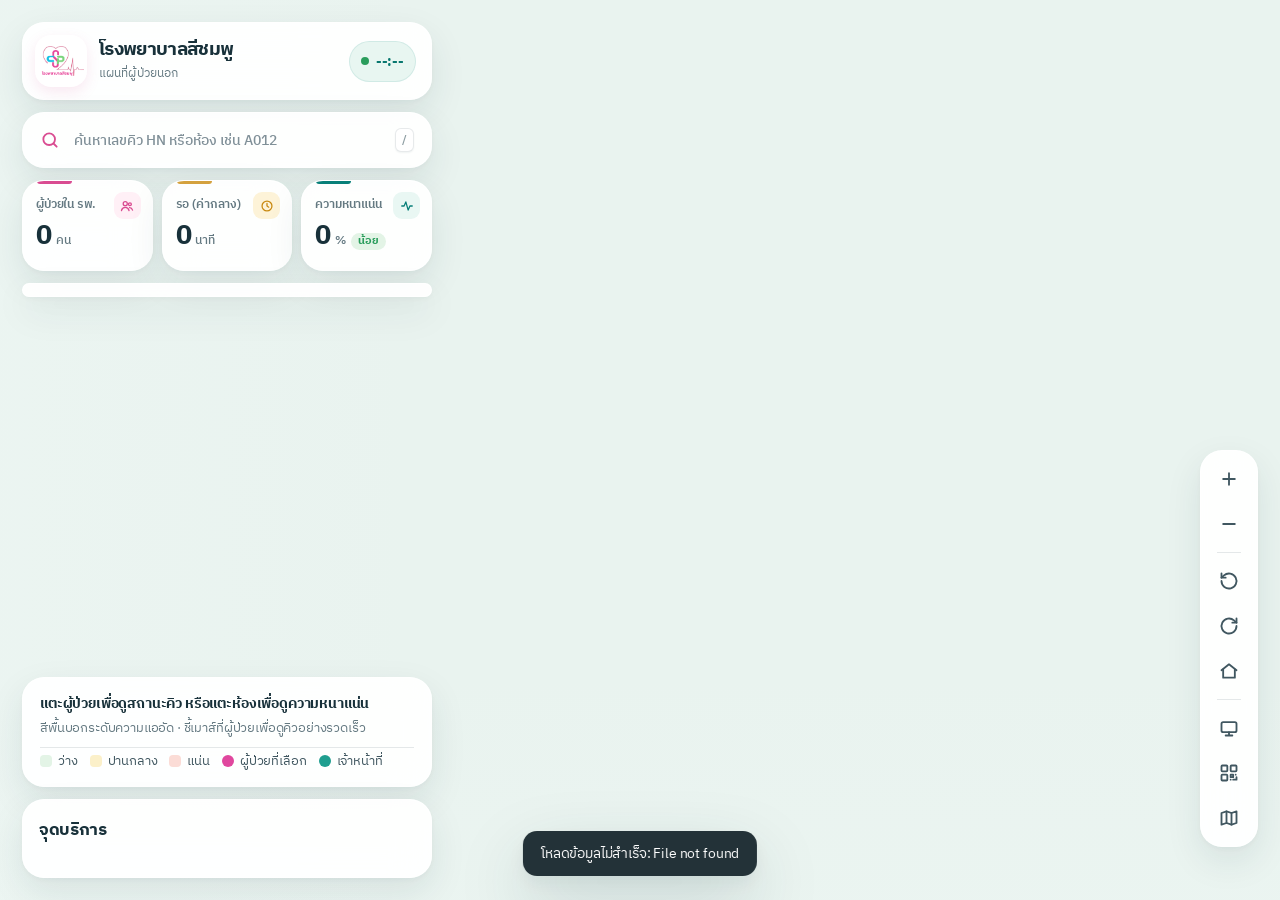
==== commit 6349af56: "Complete phase 1-2: TV boards, patient i18n, deployment kit, detailed docs - TV board (/tv): live zo" ====
--- a/static/index.html
+++ b/static/index.html
@@ -60,6 +60,7 @@
     <button id="rotr" data-tip="หมุนขวา" aria-label="หมุนขวา"><svg width="20" height="20" viewBox="0 0 24 24" fill="none" stroke="currentColor" stroke-width="2.2" stroke-linecap="round" stroke-linejoin="round"><path d="M21 12a9 9 0 1 1-3-6.7L21 8"/><path d="M21 3v5h-5"/></svg></button>
     <button id="home" data-tip="มุมมองเริ่มต้น" aria-label="มุมมองเริ่มต้น"><svg width="20" height="20" viewBox="0 0 24 24" fill="none" stroke="currentColor" stroke-width="2.2" stroke-linecap="round" stroke-linejoin="round"><path d="M3 11 12 4l9 7"/><path d="M5 10v10h14V10"/></svg></button>
     <hr>
+    <button id="tvLink" data-tip="เปิดจอทีวีของโซนนี้" aria-label="จอทีวี"><svg width="20" height="20" viewBox="0 0 24 24" fill="none" stroke="currentColor" stroke-width="2.2" stroke-linecap="round" stroke-linejoin="round"><rect x="3" y="5" width="18" height="12" rx="2"/><path d="M8 21h8M12 17v4"/></svg></button>
     <button id="posterLink" data-tip="พิมพ์ป้าย QR สำหรับผู้ป่วย" aria-label="พิมพ์ป้าย QR"><svg width="20" height="20" viewBox="0 0 24 24" fill="none" stroke="currentColor" stroke-width="2.2" stroke-linecap="round" stroke-linejoin="round"><rect x="3" y="3" width="7" height="7" rx="1"/><rect x="14" y="3" width="7" height="7" rx="1"/><rect x="3" y="14" width="7" height="7" rx="1"/><path d="M14 14h3v3h-3zM20 14v.01M14 20h.01M17 20h4v-3"/></svg></button>
     <button id="builderLink" data-tip="Map Builder" aria-label="Map Builder"><svg width="20" height="20" viewBox="0 0 24 24" fill="none" stroke="currentColor" stroke-width="2.2" stroke-linecap="round" stroke-linejoin="round"><path d="M9 4 3 6v14l6-2 6 2 6-2V4l-6 2-6-2z"/><path d="M9 4v14M15 6v14"/></svg></button>
   </div>
--- a/static/css/app.css
+++ b/static/css/app.css
@@ -468,3 +468,18 @@
   .ptop .q { min-width: 75px; padding: 6px 9px; }
   .ptop .brand b { font-size: 13px; }
 }
+
+/* ---------- หน้าผู้ป่วย: ภาษา + ตัวอักษรใหญ่ */
+.prefs { display: flex; gap: 6px; justify-content: flex-end; margin: -4px 0 8px; }
+.pref { border: 1px solid var(--line); background: #fff; color: var(--ink-2); border-radius: 999px; padding: 4px 11px; font-size: 13px; font-weight: 600; transition: background 0.2s, color 0.2s; }
+.pref.on { background: var(--teal); border-color: var(--teal); color: #fff; }
+body.bigtext .patient-page .sheet { font-size: 118%; }
+body.bigtext .dest .nm { font-size: 27px; }
+body.bigtext .bigstatus { font-size: 22px; }
+body.bigtext .bigstatus .qpos b { font-size: 36px; }
+body.bigtext .steps-text li { font-size: 18px; padding: 12px 0; }
+body.bigtext .steps-text li::before { width: 32px; height: 32px; font-size: 16px; }
+body.bigtext .step { font-size: 14px; }
+body.bigtext .section-title { font-size: 18px; }
+body.bigtext .ptop .q b { font-size: 26px; }
+.notice-inline { margin-top: 10px; background: #eef6ff; color: #2b5d8f; border-radius: 12px; padding: 10px 12px; font-size: 14px; }
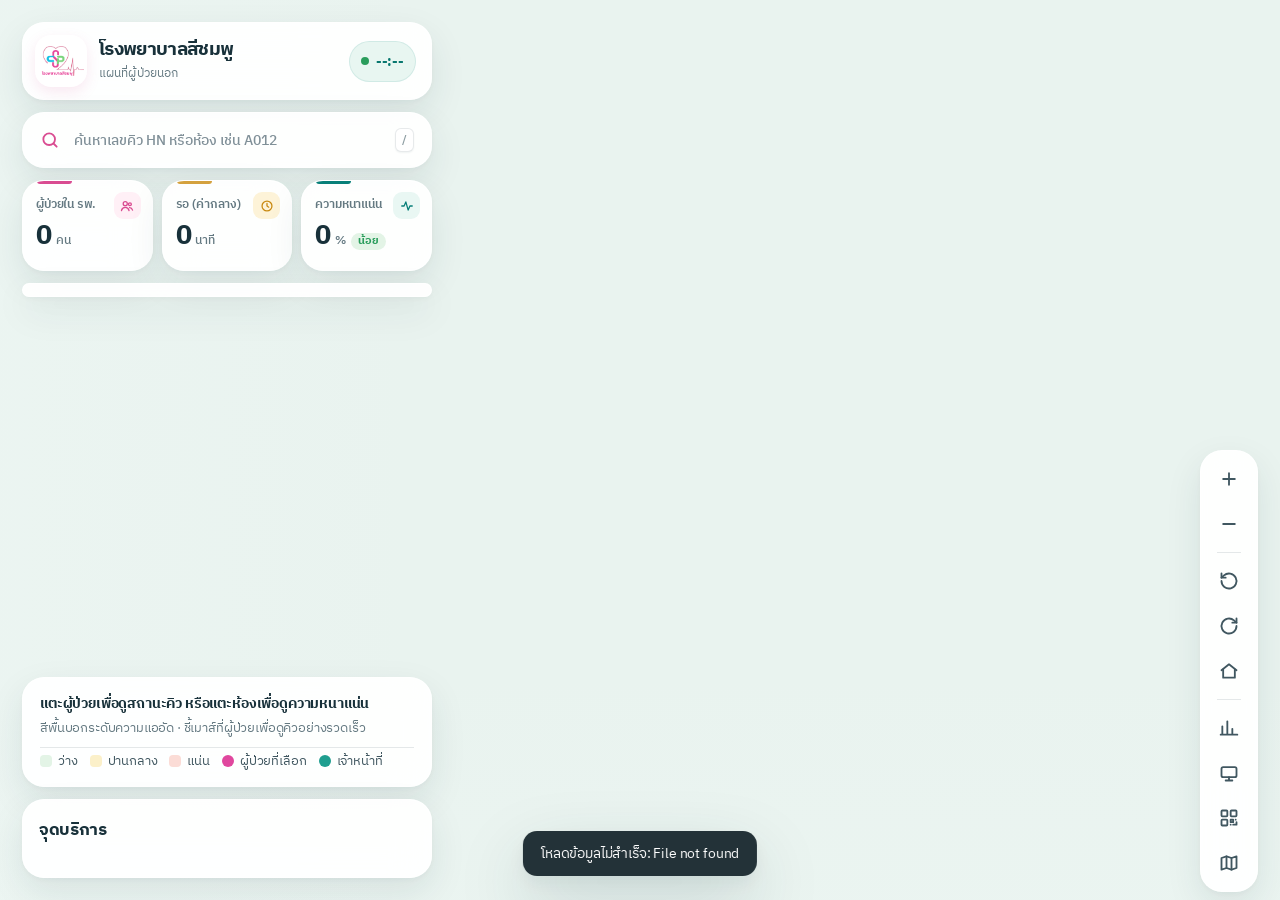
==== commit 6e383f18: "Add executive reports page (/reports) with waits, hourly load, heatmap, CSV Co-Authored-By: Claude O" ====
--- a/static/index.html
+++ b/static/index.html
@@ -60,6 +60,7 @@
     <button id="rotr" data-tip="หมุนขวา" aria-label="หมุนขวา"><svg width="20" height="20" viewBox="0 0 24 24" fill="none" stroke="currentColor" stroke-width="2.2" stroke-linecap="round" stroke-linejoin="round"><path d="M21 12a9 9 0 1 1-3-6.7L21 8"/><path d="M21 3v5h-5"/></svg></button>
     <button id="home" data-tip="มุมมองเริ่มต้น" aria-label="มุมมองเริ่มต้น"><svg width="20" height="20" viewBox="0 0 24 24" fill="none" stroke="currentColor" stroke-width="2.2" stroke-linecap="round" stroke-linejoin="round"><path d="M3 11 12 4l9 7"/><path d="M5 10v10h14V10"/></svg></button>
     <hr>
+    <button id="reportLink" data-tip="รายงานผู้บริหาร" aria-label="รายงาน"><svg width="20" height="20" viewBox="0 0 24 24" fill="none" stroke="currentColor" stroke-width="2.2" stroke-linecap="round" stroke-linejoin="round"><path d="M4 20V10M10 20V4M16 20v-7M22 20H2"/></svg></button>
     <button id="tvLink" data-tip="เปิดจอทีวีของโซนนี้" aria-label="จอทีวี"><svg width="20" height="20" viewBox="0 0 24 24" fill="none" stroke="currentColor" stroke-width="2.2" stroke-linecap="round" stroke-linejoin="round"><rect x="3" y="5" width="18" height="12" rx="2"/><path d="M8 21h8M12 17v4"/></svg></button>
     <button id="posterLink" data-tip="พิมพ์ป้าย QR สำหรับผู้ป่วย" aria-label="พิมพ์ป้าย QR"><svg width="20" height="20" viewBox="0 0 24 24" fill="none" stroke="currentColor" stroke-width="2.2" stroke-linecap="round" stroke-linejoin="round"><rect x="3" y="3" width="7" height="7" rx="1"/><rect x="14" y="3" width="7" height="7" rx="1"/><rect x="3" y="14" width="7" height="7" rx="1"/><path d="M14 14h3v3h-3zM20 14v.01M14 20h.01M17 20h4v-3"/></svg></button>
     <button id="builderLink" data-tip="Map Builder" aria-label="Map Builder"><svg width="20" height="20" viewBox="0 0 24 24" fill="none" stroke="currentColor" stroke-width="2.2" stroke-linecap="round" stroke-linejoin="round"><path d="M9 4 3 6v14l6-2 6 2 6-2V4l-6 2-6-2z"/><path d="M9 4v14M15 6v14"/></svg></button>
